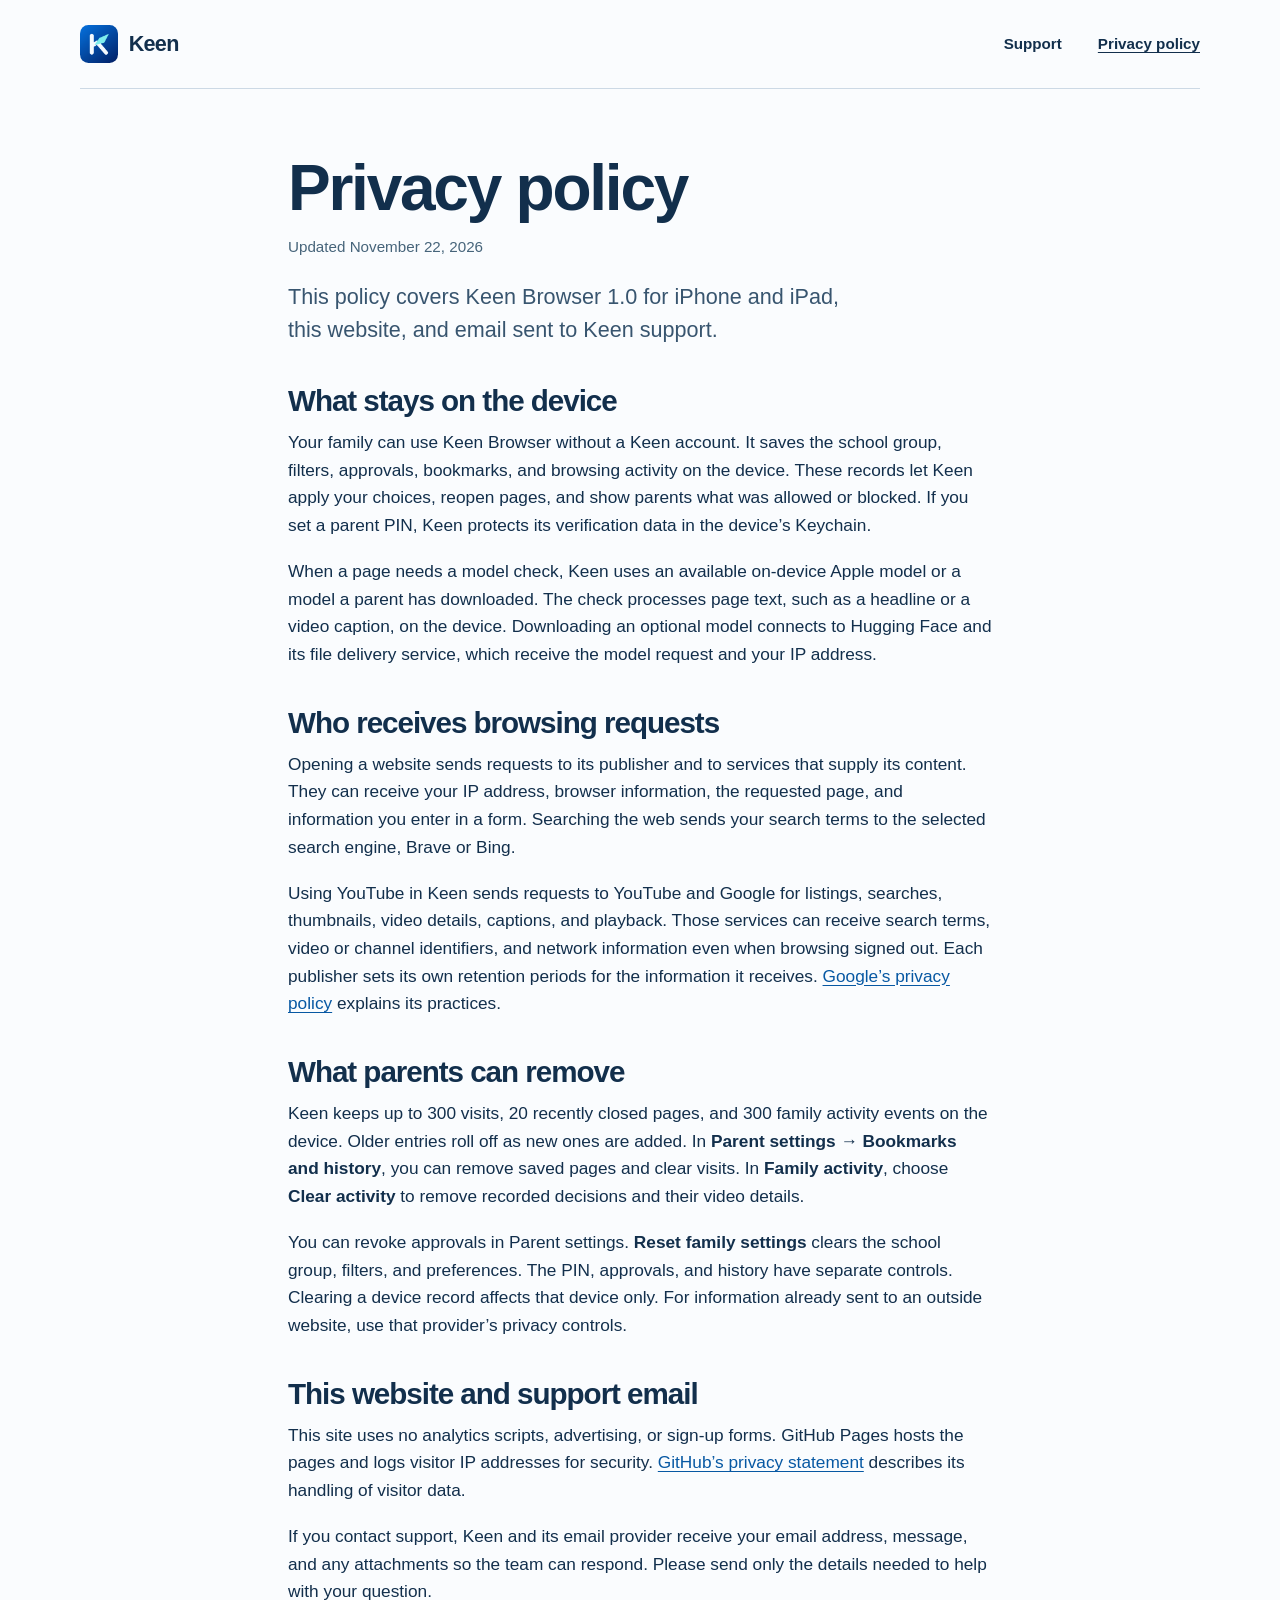
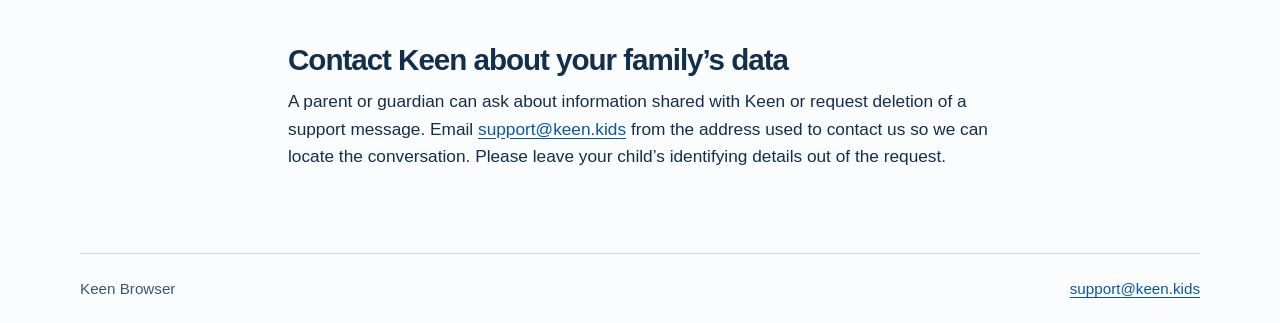
==== docs/privacy-policy/index.html @ b2603f22 "Publish Keen Browser support and privacy pages" ====
<!doctype html>
<html lang="en">
  <head>
    <meta charset="utf-8">
    <meta name="viewport" content="width=device-width, initial-scale=1">
    <title>Privacy policy · Keen Browser</title>
    <meta name="description" content="How Keen Browser handles family settings, browsing, website requests, and support email.">
    <link rel="canonical" href="https://www.keen.kids/privacy-policy/">
    <link rel="icon" href="../assets/keen.png">
    <link rel="stylesheet" href="../assets/site.css">
  </head>
  <body>
    <div class="site">
      <header>
        <a class="brand" href="../" aria-label="Keen home"><img src="../assets/keen.png" width="40" height="40" alt="">Keen</a>
        <nav aria-label="Main navigation">
          <a href="../support/">Support</a>
          <a href="../privacy-policy/" aria-current="page">Privacy policy</a>
        </nav>
      </header>
      <main>
      <article>
        <h1>Privacy policy</h1>
        <p class="date">Updated <time datetime="2026-11-22">November 22, 2026</time></p>
        <p class="lead">This policy covers Keen Browser 1.0 for iPhone and iPad, this website, and email sent to Keen support.</p>
        <h2>What stays on the device</h2>
        <p>Your family can use Keen Browser without a Keen account. It saves the school group, filters, approvals, bookmarks, and browsing activity on the device. These records let Keen apply your choices, reopen pages, and show parents what was allowed or blocked. If you set a parent PIN, Keen protects its verification data in the device’s Keychain.</p>
        <p>When a page needs a model check, Keen uses an available on-device Apple model or a model a parent has downloaded. The check processes page text, such as a headline or a video caption, on the device. Downloading an optional model connects to Hugging Face and its file delivery service, which receive the model request and your IP address.</p>
        <h2>Who receives browsing requests</h2>
        <p>Opening a website sends requests to its publisher and to services that supply its content. They can receive your IP address, browser information, the requested page, and information you enter in a form. Searching the web sends your search terms to the selected search engine, Brave or Bing.</p>
        <p>Using YouTube in Keen sends requests to YouTube and Google for listings, searches, thumbnails, video details, captions, and playback. Those services can receive search terms, video or channel identifiers, and network information even when browsing signed out. Each publisher sets its own retention periods for the information it receives. <a href="https://policies.google.com/privacy">Google’s privacy policy</a> explains its practices.</p>
        <h2>What parents can remove</h2>
        <p>Keen keeps up to 300 visits, 20 recently closed pages, and 300 family activity events on the device. Older entries roll off as new ones are added. In <strong>Parent settings → Bookmarks and history</strong>, you can remove saved pages and clear visits. In <strong>Family activity</strong>, choose <strong>Clear activity</strong> to remove recorded decisions and their video details.</p>
        <p>You can revoke approvals in Parent settings. <strong>Reset family settings</strong> clears the school group, filters, and preferences. The PIN, approvals, and history have separate controls. Clearing a device record affects that device only. For information already sent to an outside website, use that provider’s privacy controls.</p>
        <h2>This website and support email</h2>
        <p>This site uses no analytics scripts, advertising, or sign-up forms. GitHub Pages hosts the pages and logs visitor IP addresses for security. <a href="https://docs.github.com/en/site-policy/privacy-policies/github-general-privacy-statement">GitHub’s privacy statement</a> describes its handling of visitor data.</p>
        <p>If you contact support, Keen and its email provider receive your email address, message, and any attachments so the team can respond. Please send only the details needed to help with your question.</p>
        <h2>Contact Keen about your family’s data</h2>
        <p>A parent or guardian can ask about information shared with Keen or request deletion of a support message. Email <a href="mailto:support@keen.kids">support@keen.kids</a> from the address used to contact us so we can locate the conversation. Please leave your child’s identifying details out of the request.</p>
      </article>
      </main>
      <footer><span>Keen Browser</span><a href="mailto:support@keen.kids">support@keen.kids</a></footer>
    </div>
  </body>
</html>
---- docs/assets/site.css ----
:root {
  color-scheme: light;
  font-family: -apple-system, BlinkMacSystemFont, "Segoe UI", sans-serif;
  background: #fafcfe;
  color: #122f4c;
  font-size: 100%;
  line-height: 1.6;
}
* { box-sizing: border-box; }
body { margin: 0; }
a { color: #0758a3; text-underline-offset: .2em; }
a:hover { text-decoration-thickness: .13em; }
a:focus-visible { outline: 3px solid #1469c3; outline-offset: 4px; }
.site { width: min(70rem, 90%); margin-inline: auto; }
header, footer, nav, .brand { display: flex; align-items: center; }
header, footer { justify-content: space-between; gap: 1rem; }
header { padding-block: 1.4rem; border-bottom: 1px solid #ccd9e5; }
.brand { gap: .65rem; color: inherit; text-decoration: none; font-size: 1.35rem; font-weight: 700; letter-spacing: -.035em; }
.brand img { width: 2.4rem; height: 2.4rem; border-radius: 22%; }
nav { gap: clamp(.8rem, 3vw, 2.25rem); }
nav a { padding-block: .6rem; color: inherit; font-size: .95rem; font-weight: 550; text-decoration: none; }
nav a:hover, nav a[aria-current] { text-decoration: underline; }
.hero { display: grid; grid-template-columns: 1.15fr .85fr; align-items: center; gap: 3rem; padding-block: clamp(3rem, 7vw, 6rem); }
h1, h2 { line-height: 1.1; text-wrap: balance; letter-spacing: -.035em; }
h1 { margin: 0; font-size: clamp(2.6rem, 6vw, 5.2rem); }
h2 { font-size: clamp(1.4rem, 3vw, 1.85rem); margin: 2.4rem 0 .7rem; }
p { margin: .7rem 0 1.15rem; }
.lead { font-size: clamp(1.1rem, 2vw, 1.35rem); line-height: 1.55; max-width: 35rem; margin-block: 1.3rem 2rem; color: #38556f; }
.actions { display: flex; align-items: center; flex-wrap: wrap; gap: 1.6rem; }
.button { display: inline-block; padding: .7rem 1.35rem; border-radius: .65rem; background: #064e95; color: white; font-weight: 650; text-decoration: none; }
.button:hover { background: #073d73; }
.preview { position: relative; isolation: isolate; overflow: hidden; border-radius: 1.6rem; height: clamp(22rem, 38vw, 30rem); background: #0d4e98; display: flex; justify-content: center; padding: 2.5rem 2rem 0; }
.preview::before { content: ''; position: absolute; z-index: -1; inset: 0; background: #86e5e6; clip-path: polygon(0 74%, 100% 13%, 100% 43%, 0 100%); }
.preview img { display: block; align-self: flex-start; width: min(100%, 16rem); height: auto; border-radius: 2rem; border: 5px solid #12304e; box-shadow: .5rem .7rem 1.5rem #05294c55; }
article { max-width: 44rem; margin: 0 auto; padding-block: clamp(2.5rem, 5vw, 5rem); font-size: 1.08rem; }
article h1 { font-size: clamp(2.5rem, 5vw, 4rem); }
.date { color: #46647a; font-size: .95rem; }
footer { flex-wrap: wrap; border-top: 1px solid #ccd9e5; padding-block: 1.4rem; font-size: .95rem; color: #3d586e; }
@media (max-width: 680px) {
  .hero { grid-template-columns: 1fr; gap: 2rem; padding-block: 2.5rem; }
  .preview { height: 17rem; padding-top: 1.4rem; }
  .preview img { width: 12rem; border-radius: 1.5rem; }
  header { flex-wrap: wrap; row-gap: .3rem; padding-block: .9rem; }
}
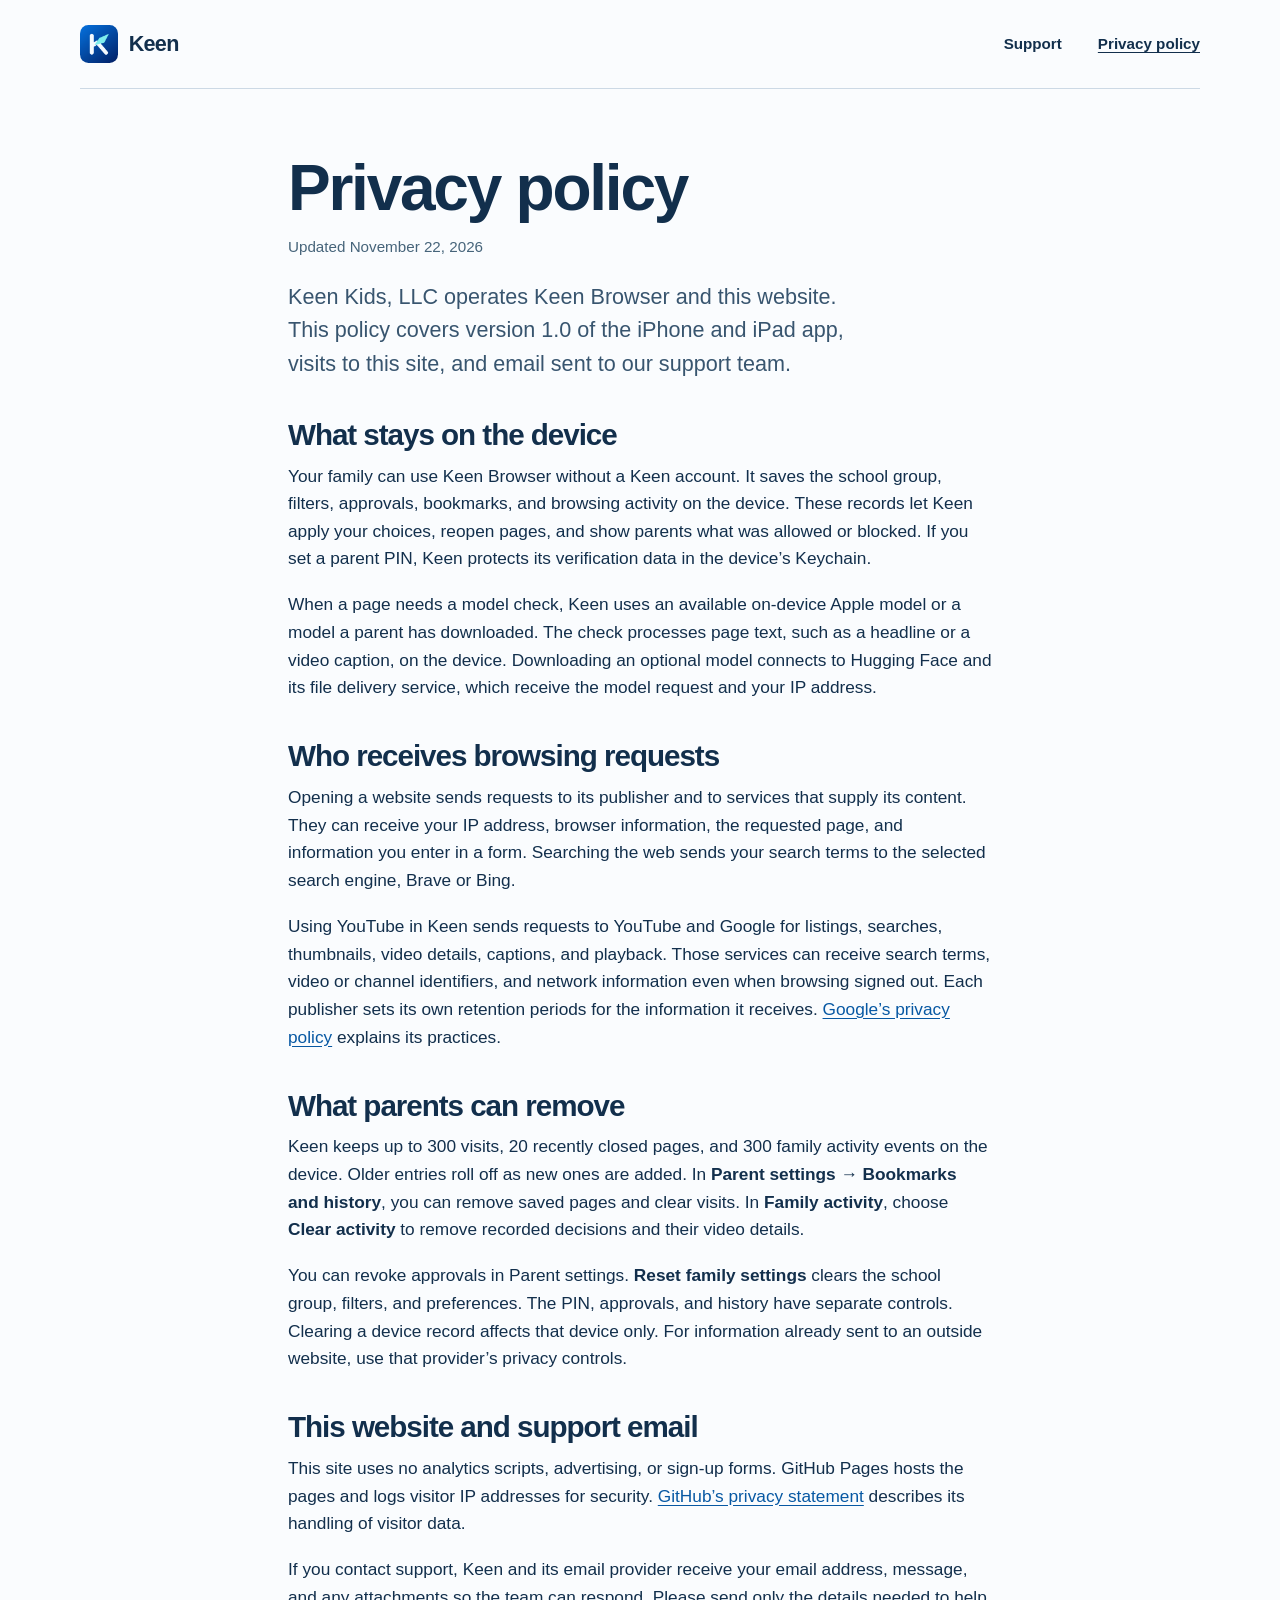
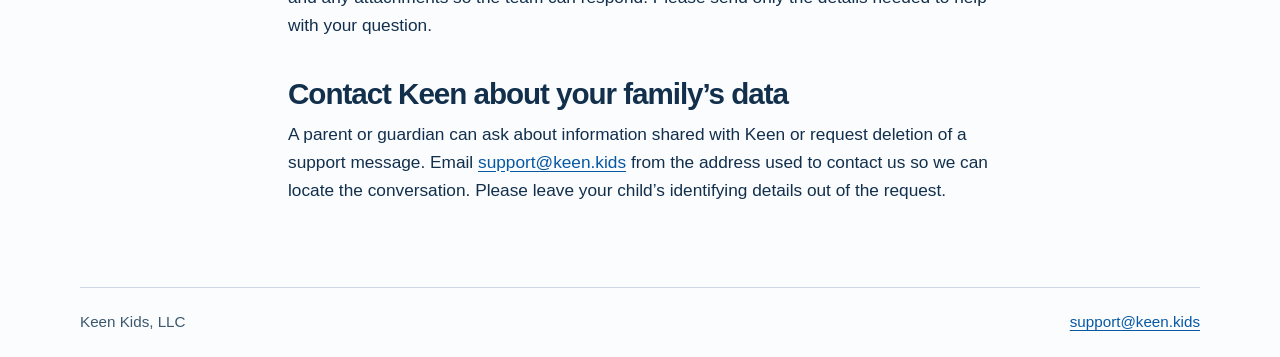
==== commit 96919321: "Identify Keen Kids, LLC as the website and app operator" ====
--- a/docs/privacy-policy/index.html
+++ b/docs/privacy-policy/index.html
@@ -22,7 +22,7 @@
       <article>
         <h1>Privacy policy</h1>
         <p class="date">Updated <time datetime="2026-11-22">November 22, 2026</time></p>
-        <p class="lead">This policy covers Keen Browser 1.0 for iPhone and iPad, this website, and email sent to Keen support.</p>
+        <p class="lead">Keen Kids, LLC operates Keen Browser and this website. This policy covers version 1.0 of the iPhone and iPad app, visits to this site, and email sent to our support team.</p>
         <h2>What stays on the device</h2>
         <p>Your family can use Keen Browser without a Keen account. It saves the school group, filters, approvals, bookmarks, and browsing activity on the device. These records let Keen apply your choices, reopen pages, and show parents what was allowed or blocked. If you set a parent PIN, Keen protects its verification data in the device’s Keychain.</p>
         <p>When a page needs a model check, Keen uses an available on-device Apple model or a model a parent has downloaded. The check processes page text, such as a headline or a video caption, on the device. Downloading an optional model connects to Hugging Face and its file delivery service, which receive the model request and your IP address.</p>
@@ -39,7 +39,7 @@
         <p>A parent or guardian can ask about information shared with Keen or request deletion of a support message. Email <a href="mailto:support@keen.kids">support@keen.kids</a> from the address used to contact us so we can locate the conversation. Please leave your child’s identifying details out of the request.</p>
       </article>
       </main>
-      <footer><span>Keen Browser</span><a href="mailto:support@keen.kids">support@keen.kids</a></footer>
+      <footer><span>Keen Kids, LLC</span><a href="mailto:support@keen.kids">support@keen.kids</a></footer>
     </div>
   </body>
 </html>
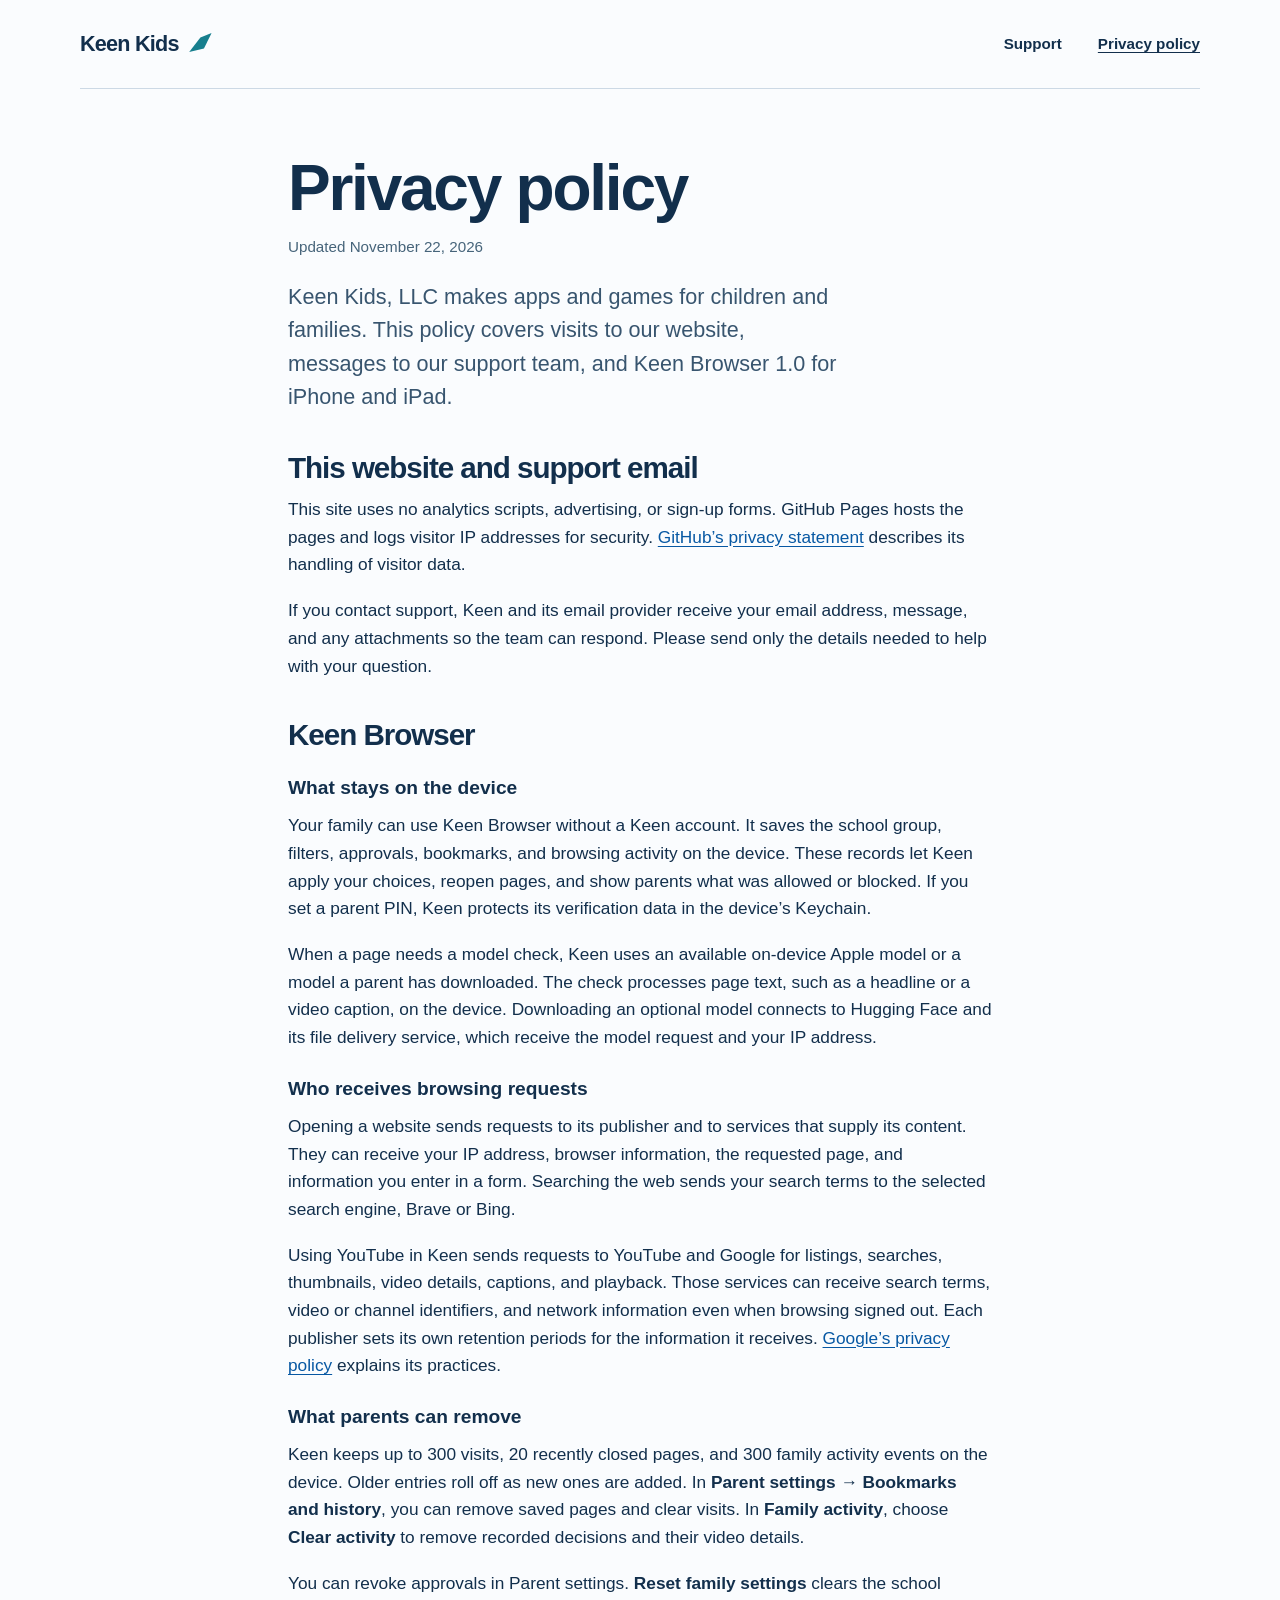
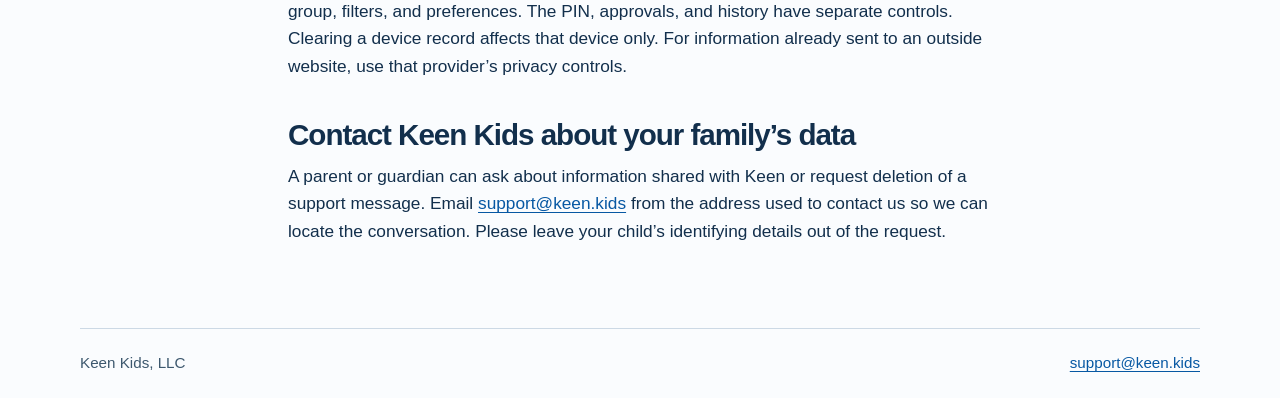
==== commit 982db0ca: "Introduce Keen Kids as an app company and scope browser-specific information" ====
--- a/docs/privacy-policy/index.html
+++ b/docs/privacy-policy/index.html
@@ -3,16 +3,15 @@
   <head>
     <meta charset="utf-8">
     <meta name="viewport" content="width=device-width, initial-scale=1">
-    <title>Privacy policy · Keen Browser</title>
-    <meta name="description" content="How Keen Browser handles family settings, browsing, website requests, and support email.">
+    <title>Privacy policy · Keen Kids</title>
+    <meta name="description" content="How Keen Kids handles website visits and support requests, and how Keen Browser handles family browsing data.">
     <link rel="canonical" href="https://www.keen.kids/privacy-policy/">
-    <link rel="icon" href="../assets/keen.png">
     <link rel="stylesheet" href="../assets/site.css">
   </head>
   <body>
     <div class="site">
       <header>
-        <a class="brand" href="../" aria-label="Keen home"><img src="../assets/keen.png" width="40" height="40" alt="">Keen</a>
+        <a class="brand" href="../" aria-label="Keen Kids home">Keen Kids<span aria-hidden="true" class="fold"></span></a>
         <nav aria-label="Main navigation">
           <a href="../support/">Support</a>
           <a href="../privacy-policy/" aria-current="page">Privacy policy</a>
@@ -22,20 +21,21 @@
       <article>
         <h1>Privacy policy</h1>
         <p class="date">Updated <time datetime="2026-11-22">November 22, 2026</time></p>
-        <p class="lead">Keen Kids, LLC operates Keen Browser and this website. This policy covers version 1.0 of the iPhone and iPad app, visits to this site, and email sent to our support team.</p>
-        <h2>What stays on the device</h2>
-        <p>Your family can use Keen Browser without a Keen account. It saves the school group, filters, approvals, bookmarks, and browsing activity on the device. These records let Keen apply your choices, reopen pages, and show parents what was allowed or blocked. If you set a parent PIN, Keen protects its verification data in the device’s Keychain.</p>
-        <p>When a page needs a model check, Keen uses an available on-device Apple model or a model a parent has downloaded. The check processes page text, such as a headline or a video caption, on the device. Downloading an optional model connects to Hugging Face and its file delivery service, which receive the model request and your IP address.</p>
-        <h2>Who receives browsing requests</h2>
-        <p>Opening a website sends requests to its publisher and to services that supply its content. They can receive your IP address, browser information, the requested page, and information you enter in a form. Searching the web sends your search terms to the selected search engine, Brave or Bing.</p>
-        <p>Using YouTube in Keen sends requests to YouTube and Google for listings, searches, thumbnails, video details, captions, and playback. Those services can receive search terms, video or channel identifiers, and network information even when browsing signed out. Each publisher sets its own retention periods for the information it receives. <a href="https://policies.google.com/privacy">Google’s privacy policy</a> explains its practices.</p>
-        <h2>What parents can remove</h2>
-        <p>Keen keeps up to 300 visits, 20 recently closed pages, and 300 family activity events on the device. Older entries roll off as new ones are added. In <strong>Parent settings → Bookmarks and history</strong>, you can remove saved pages and clear visits. In <strong>Family activity</strong>, choose <strong>Clear activity</strong> to remove recorded decisions and their video details.</p>
-        <p>You can revoke approvals in Parent settings. <strong>Reset family settings</strong> clears the school group, filters, and preferences. The PIN, approvals, and history have separate controls. Clearing a device record affects that device only. For information already sent to an outside website, use that provider’s privacy controls.</p>
+        <p class="lead">Keen Kids, LLC makes apps and games for children and families. This policy covers visits to our website, messages to our support team, and Keen Browser 1.0 for iPhone and iPad.</p>
         <h2>This website and support email</h2>
         <p>This site uses no analytics scripts, advertising, or sign-up forms. GitHub Pages hosts the pages and logs visitor IP addresses for security. <a href="https://docs.github.com/en/site-policy/privacy-policies/github-general-privacy-statement">GitHub’s privacy statement</a> describes its handling of visitor data.</p>
         <p>If you contact support, Keen and its email provider receive your email address, message, and any attachments so the team can respond. Please send only the details needed to help with your question.</p>
-        <h2>Contact Keen about your family’s data</h2>
+        <h2>Keen Browser</h2>
+        <h3>What stays on the device</h3>
+        <p>Your family can use Keen Browser without a Keen account. It saves the school group, filters, approvals, bookmarks, and browsing activity on the device. These records let Keen apply your choices, reopen pages, and show parents what was allowed or blocked. If you set a parent PIN, Keen protects its verification data in the device’s Keychain.</p>
+        <p>When a page needs a model check, Keen uses an available on-device Apple model or a model a parent has downloaded. The check processes page text, such as a headline or a video caption, on the device. Downloading an optional model connects to Hugging Face and its file delivery service, which receive the model request and your IP address.</p>
+        <h3>Who receives browsing requests</h3>
+        <p>Opening a website sends requests to its publisher and to services that supply its content. They can receive your IP address, browser information, the requested page, and information you enter in a form. Searching the web sends your search terms to the selected search engine, Brave or Bing.</p>
+        <p>Using YouTube in Keen sends requests to YouTube and Google for listings, searches, thumbnails, video details, captions, and playback. Those services can receive search terms, video or channel identifiers, and network information even when browsing signed out. Each publisher sets its own retention periods for the information it receives. <a href="https://policies.google.com/privacy">Google’s privacy policy</a> explains its practices.</p>
+        <h3>What parents can remove</h3>
+        <p>Keen keeps up to 300 visits, 20 recently closed pages, and 300 family activity events on the device. Older entries roll off as new ones are added. In <strong>Parent settings → Bookmarks and history</strong>, you can remove saved pages and clear visits. In <strong>Family activity</strong>, choose <strong>Clear activity</strong> to remove recorded decisions and their video details.</p>
+        <p>You can revoke approvals in Parent settings. <strong>Reset family settings</strong> clears the school group, filters, and preferences. The PIN, approvals, and history have separate controls. Clearing a device record affects that device only. For information already sent to an outside website, use that provider’s privacy controls.</p>
+        <h2>Contact Keen Kids about your family’s data</h2>
         <p>A parent or guardian can ask about information shared with Keen or request deletion of a support message. Email <a href="mailto:support@keen.kids">support@keen.kids</a> from the address used to contact us so we can locate the conversation. Please leave your child’s identifying details out of the request.</p>
       </article>
       </main>
--- a/docs/assets/site.css
+++ b/docs/assets/site.css
@@ -16,11 +16,9 @@
 header, footer { justify-content: space-between; gap: 1rem; }
 header { padding-block: 1.4rem; border-bottom: 1px solid #ccd9e5; }
 .brand { gap: .65rem; color: inherit; text-decoration: none; font-size: 1.35rem; font-weight: 700; letter-spacing: -.035em; }
-.brand img { width: 2.4rem; height: 2.4rem; border-radius: 22%; }
 nav { gap: clamp(.8rem, 3vw, 2.25rem); }
 nav a { padding-block: .6rem; color: inherit; font-size: .95rem; font-weight: 550; text-decoration: none; }
 nav a:hover, nav a[aria-current] { text-decoration: underline; }
-.hero { display: grid; grid-template-columns: 1.15fr .85fr; align-items: center; gap: 3rem; padding-block: clamp(3rem, 7vw, 6rem); }
 h1, h2 { line-height: 1.1; text-wrap: balance; letter-spacing: -.035em; }
 h1 { margin: 0; font-size: clamp(2.6rem, 6vw, 5.2rem); }
 h2 { font-size: clamp(1.4rem, 3vw, 1.85rem); margin: 2.4rem 0 .7rem; }
@@ -29,16 +27,32 @@
 .actions { display: flex; align-items: center; flex-wrap: wrap; gap: 1.6rem; }
 .button { display: inline-block; padding: .7rem 1.35rem; border-radius: .65rem; background: #064e95; color: white; font-weight: 650; text-decoration: none; }
 .button:hover { background: #073d73; }
-.preview { position: relative; isolation: isolate; overflow: hidden; border-radius: 1.6rem; height: clamp(22rem, 38vw, 30rem); background: #0d4e98; display: flex; justify-content: center; padding: 2.5rem 2rem 0; }
-.preview::before { content: ''; position: absolute; z-index: -1; inset: 0; background: #86e5e6; clip-path: polygon(0 74%, 100% 13%, 100% 43%, 0 100%); }
-.preview img { display: block; align-self: flex-start; width: min(100%, 16rem); height: auto; border-radius: 2rem; border: 5px solid #12304e; box-shadow: .5rem .7rem 1.5rem #05294c55; }
 article { max-width: 44rem; margin: 0 auto; padding-block: clamp(2.5rem, 5vw, 5rem); font-size: 1.08rem; }
 article h1 { font-size: clamp(2.5rem, 5vw, 4rem); }
 .date { color: #46647a; font-size: .95rem; }
 footer { flex-wrap: wrap; border-top: 1px solid #ccd9e5; padding-block: 1.4rem; font-size: .95rem; color: #3d586e; }
 @media (max-width: 680px) {
-  .hero { grid-template-columns: 1fr; gap: 2rem; padding-block: 2.5rem; }
-  .preview { height: 17rem; padding-top: 1.4rem; }
-  .preview img { width: 12rem; border-radius: 1.5rem; }
   header { flex-wrap: wrap; row-gap: .3rem; padding-block: .9rem; }
 }
+.fold { width: 1.4rem; height: 1.4rem; background: #177f8e; clip-path: polygon(0 85%, 50% 20%, 100% 0, 66% 70%); }
+.intro { position: relative; isolation: isolate; overflow: hidden; border-radius: 1.4rem; margin-block: 1.7rem; padding: clamp(2rem, 5vw, 4rem); color: white; background: #104d8c; }
+.intro::after { content: ""; position: absolute; z-index: -1; inset: 0 0 0 60%; background: #84e6e8; clip-path: polygon(8% 70%, 50% 33%, 95% 12%, 67% 58%); }
+.intro .lead { color: #e7f4ff; max-width: min(36rem, 64%); }
+.intro a { color: white; }
+.intro .button { background: white; color: #104573; }
+.intro .button:hover { background: #d7f6fa; }
+.intro a:focus-visible { outline-color: #8df2f4; }
+.lineup { display: grid; grid-template-columns: 1.35fr 1fr; gap: 3rem; padding-block: 1.7rem 3.2rem; }
+.lineup h2 { margin: 0 0 .6rem; }
+.lineup p { margin: 0 0 .7rem; max-width: 39ch; }
+.browser-app { display: flex; gap: 1.2rem; }
+.browser-app img { width: 3.6rem; height: 3.6rem; border-radius: 22%; }
+.games { border-left: 1px solid #ccd9e5; padding-left: 2rem; }
+h3 { font-size: 1.2rem; line-height: 1.35; margin: 1.5rem 0 .5rem; }
+@media (max-width: 680px) {
+  .intro { margin-block: 1.1rem; padding: 1.65rem; }
+  .intro::after { inset: 0 0 auto auto; width: 30%; height: 5rem; }
+  .intro .lead { max-width: 100%; }
+  .lineup { grid-template-columns: 1fr; gap: 1.6rem; }
+  .games { border-left: 0; padding: 1.5rem 0 0; border-top: 1px solid #ccd9e5; }
+}
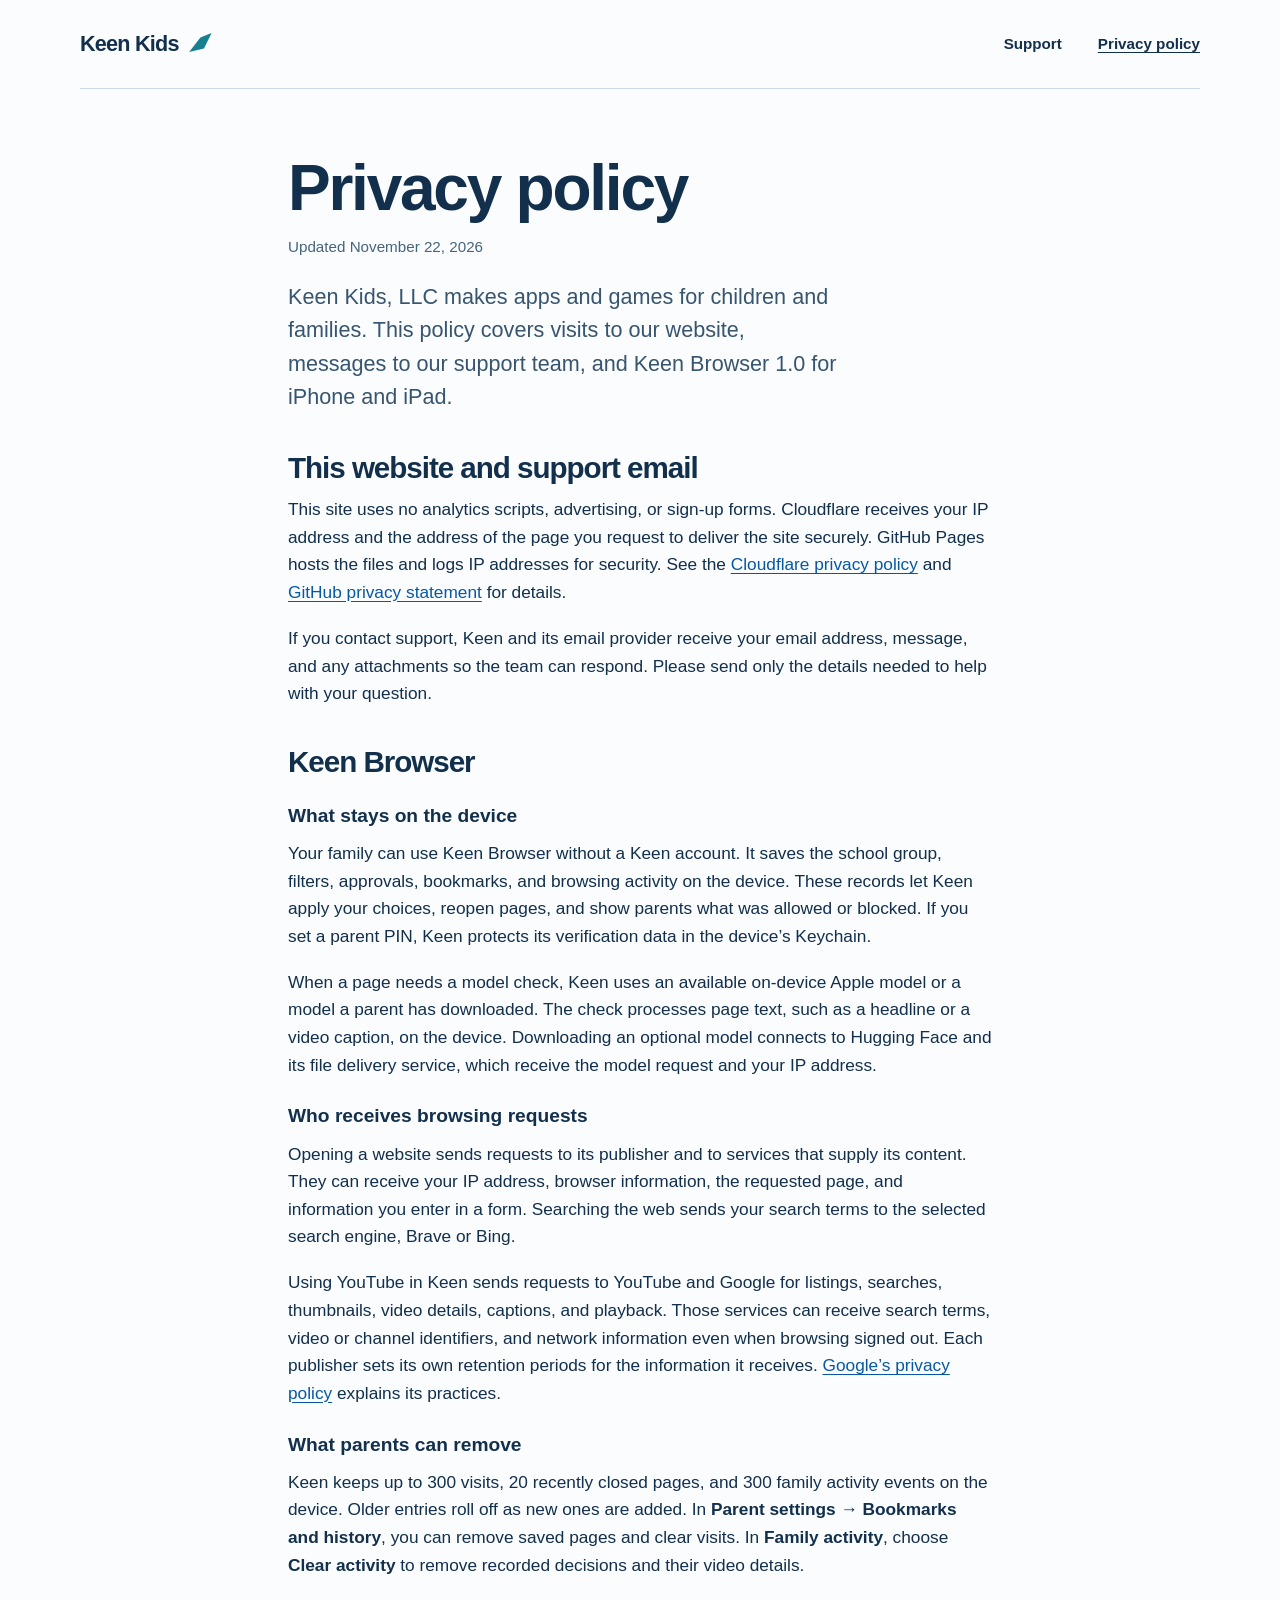
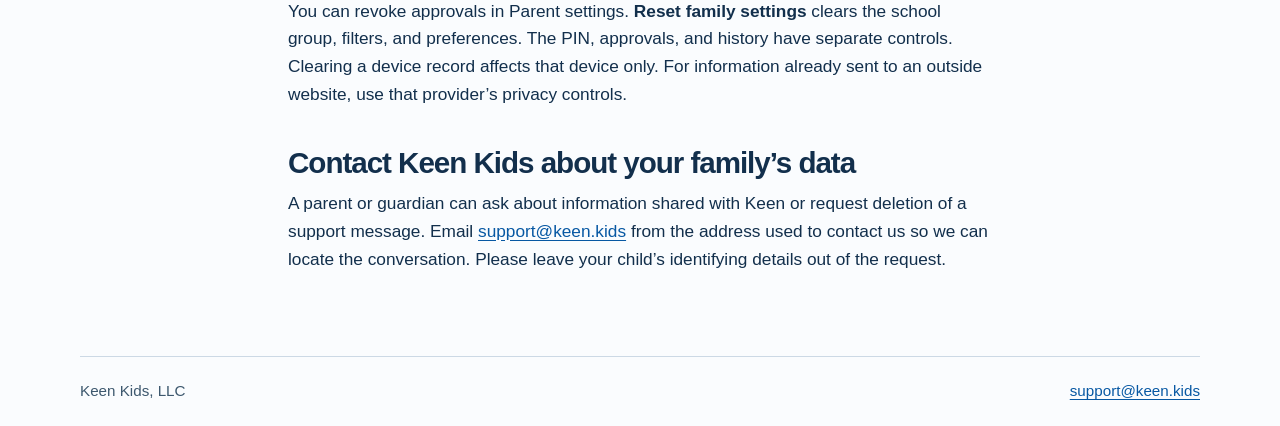
==== commit 33d9e5a4: "Describe Cloudflare delivery of the public website" ====
--- a/docs/privacy-policy/index.html
+++ b/docs/privacy-policy/index.html
@@ -23,7 +23,7 @@
         <p class="date">Updated <time datetime="2026-11-22">November 22, 2026</time></p>
         <p class="lead">Keen Kids, LLC makes apps and games for children and families. This policy covers visits to our website, messages to our support team, and Keen Browser 1.0 for iPhone and iPad.</p>
         <h2>This website and support email</h2>
-        <p>This site uses no analytics scripts, advertising, or sign-up forms. GitHub Pages hosts the pages and logs visitor IP addresses for security. <a href="https://docs.github.com/en/site-policy/privacy-policies/github-general-privacy-statement">GitHub’s privacy statement</a> describes its handling of visitor data.</p>
+        <p>This site uses no analytics scripts, advertising, or sign-up forms. Cloudflare receives your IP address and the address of the page you request to deliver the site securely. GitHub Pages hosts the files and logs IP addresses for security. See the <a href="https://www.cloudflare.com/privacypolicy/">Cloudflare privacy policy</a> and <a href="https://docs.github.com/en/site-policy/privacy-policies/github-general-privacy-statement">GitHub privacy statement</a> for details.</p>
         <p>If you contact support, Keen and its email provider receive your email address, message, and any attachments so the team can respond. Please send only the details needed to help with your question.</p>
         <h2>Keen Browser</h2>
         <h3>What stays on the device</h3>
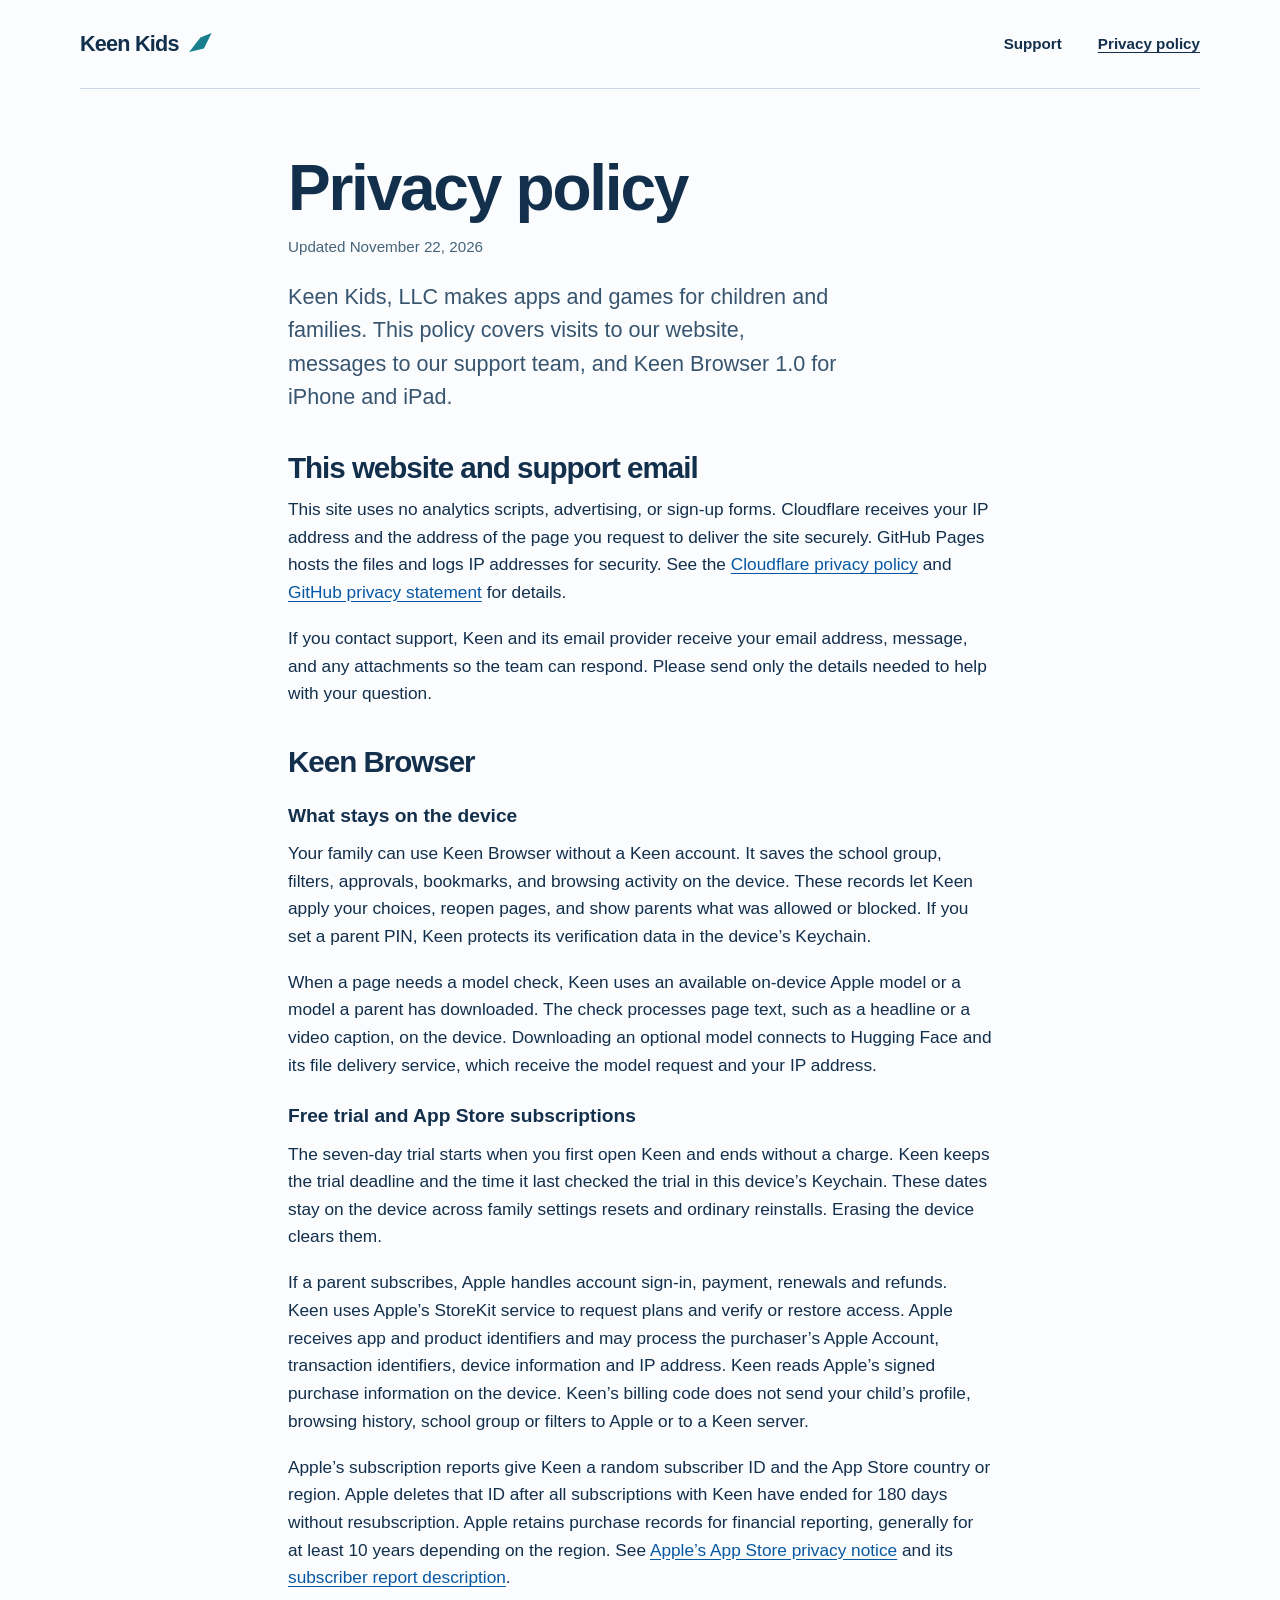
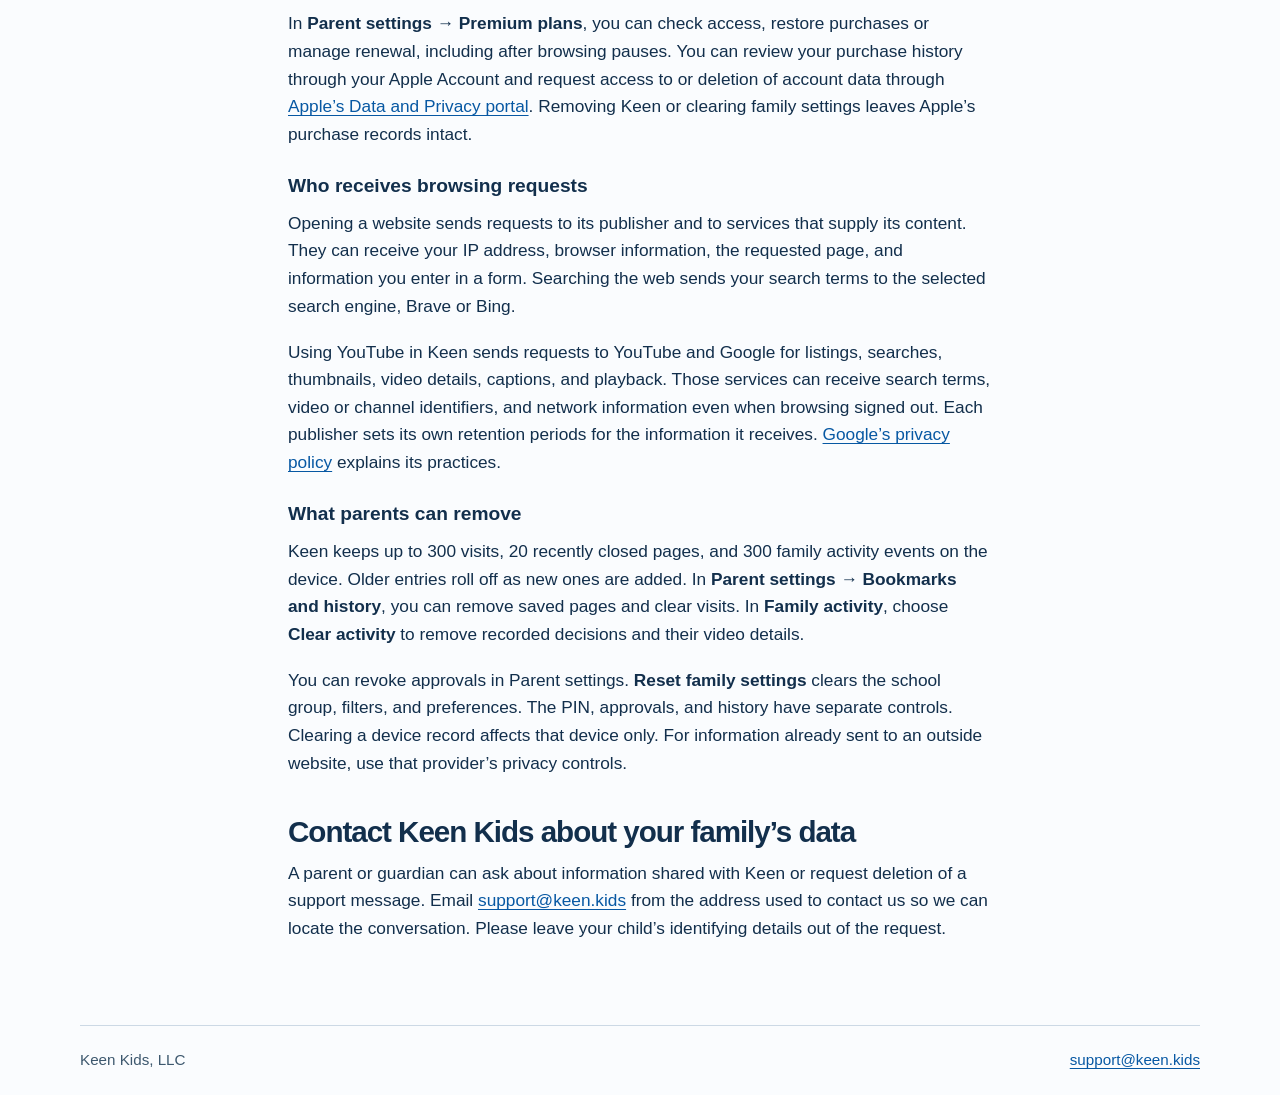
==== commit 5aa17cdf: "Explain local trial records and App Store subscription privacy" ====
--- a/docs/privacy-policy/index.html
+++ b/docs/privacy-policy/index.html
@@ -29,6 +29,11 @@
         <h3>What stays on the device</h3>
         <p>Your family can use Keen Browser without a Keen account. It saves the school group, filters, approvals, bookmarks, and browsing activity on the device. These records let Keen apply your choices, reopen pages, and show parents what was allowed or blocked. If you set a parent PIN, Keen protects its verification data in the device’s Keychain.</p>
         <p>When a page needs a model check, Keen uses an available on-device Apple model or a model a parent has downloaded. The check processes page text, such as a headline or a video caption, on the device. Downloading an optional model connects to Hugging Face and its file delivery service, which receive the model request and your IP address.</p>
+        <h3 id="subscriptions">Free trial and App Store subscriptions</h3>
+        <p>The seven-day trial starts when you first open Keen and ends without a charge. Keen keeps the trial deadline and the time it last checked the trial in this device’s Keychain. These dates stay on the device across family settings resets and ordinary reinstalls. Erasing the device clears them.</p>
+        <p>If a parent subscribes, Apple handles account sign-in, payment, renewals and refunds. Keen uses Apple’s StoreKit service to request plans and verify or restore access. Apple receives app and product identifiers and may process the purchaser’s Apple Account, transaction identifiers, device information and IP address. Keen reads Apple’s signed purchase information on the device. Keen’s billing code does not send your child’s profile, browsing history, school group or filters to Apple or to a Keen server.</p>
+        <p>Apple’s subscription reports give Keen a random subscriber ID and the App Store country or region. Apple deletes that ID after all subscriptions with Keen have ended for 180 days without resubscription. Apple retains purchase records for financial reporting, generally for at least 10 years depending on the region. See <a href="https://www.apple.com/legal/privacy/data/en/app-store/">Apple’s App Store privacy notice</a> and its <a href="https://developer.apple.com/help/app-store-connect/reference/reporting/subscriber-report/">subscriber report description</a>.</p>
+        <p>In <strong>Parent settings → Premium plans</strong>, you can check access, restore purchases or manage renewal, including after browsing pauses. You can review your purchase history through your Apple Account and request access to or deletion of account data through <a href="https://privacy.apple.com/">Apple’s Data and Privacy portal</a>. Removing Keen or clearing family settings leaves Apple’s purchase records intact.</p>
         <h3>Who receives browsing requests</h3>
         <p>Opening a website sends requests to its publisher and to services that supply its content. They can receive your IP address, browser information, the requested page, and information you enter in a form. Searching the web sends your search terms to the selected search engine, Brave or Bing.</p>
         <p>Using YouTube in Keen sends requests to YouTube and Google for listings, searches, thumbnails, video details, captions, and playback. Those services can receive search terms, video or channel identifiers, and network information even when browsing signed out. Each publisher sets its own retention periods for the information it receives. <a href="https://policies.google.com/privacy">Google’s privacy policy</a> explains its practices.</p>
